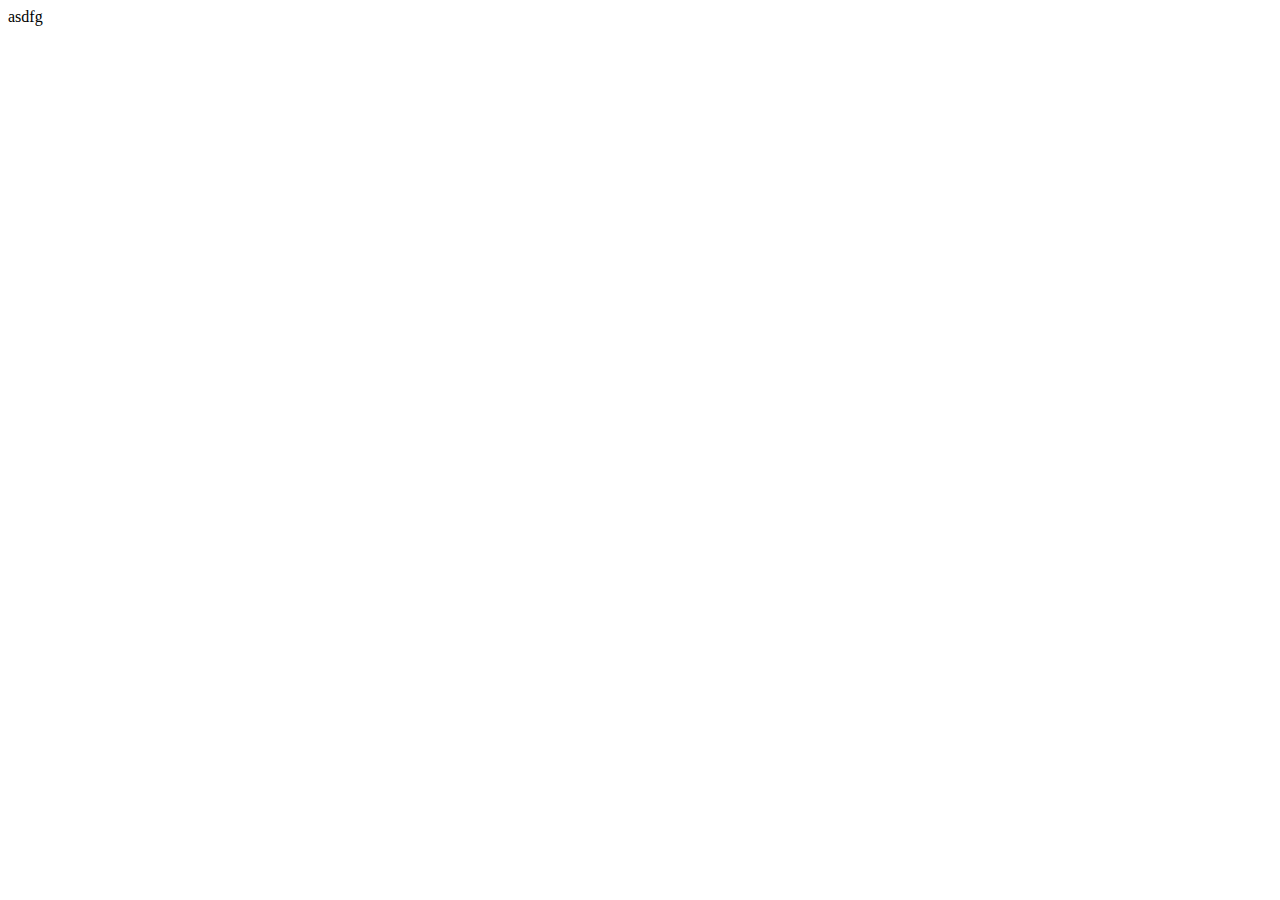
==== index.html @ 6e8bc294 "index.html" ====
<!DOCTYPE html>
<html lang="en">
<head>
    <meta charset="UTF-8">
    <meta name="viewport" content="width=device-width, initial-scale=1.0">
    <title>Introduction</title>
</head>
<body>
    asdfg
</body>
</html>
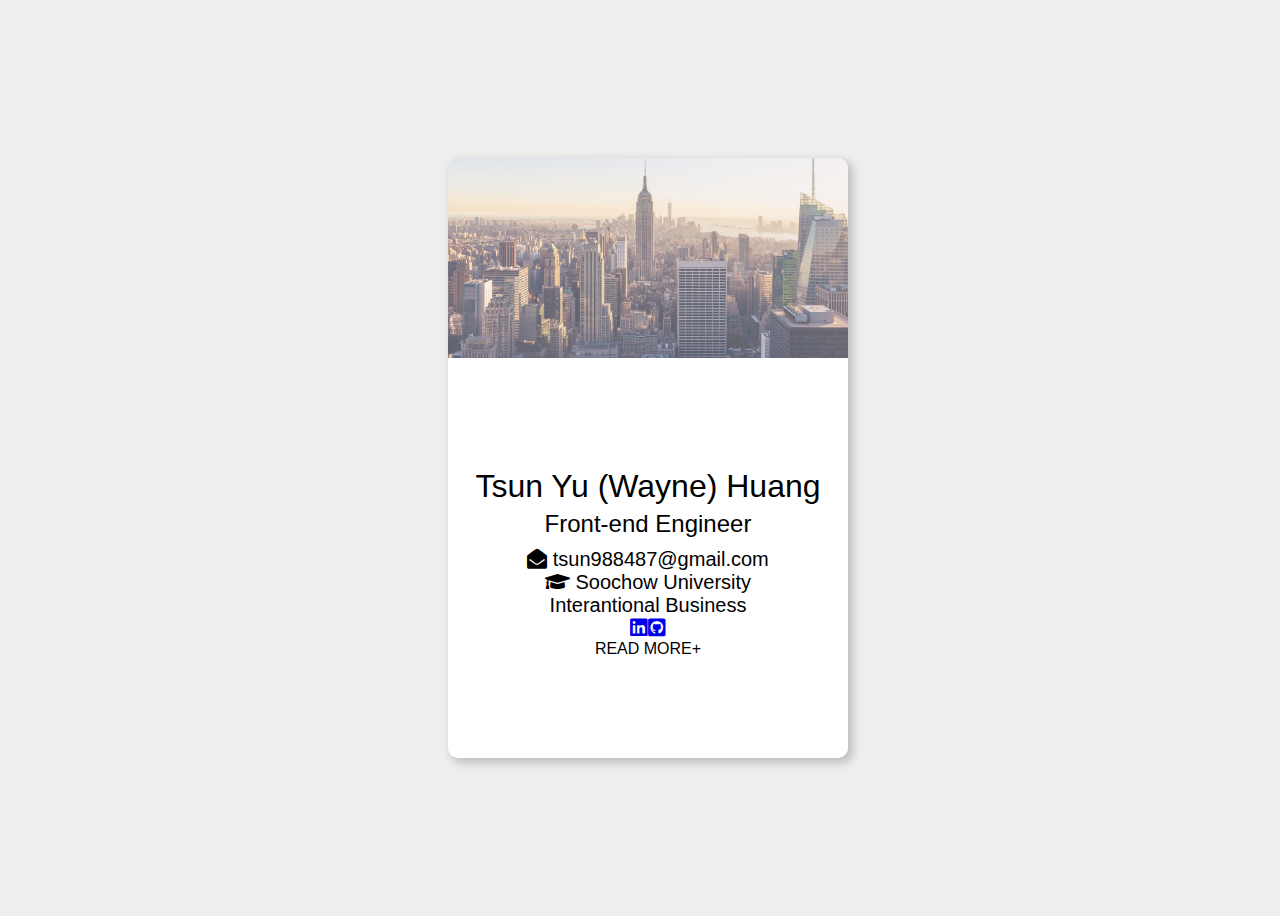
==== commit 5c6b567c: "profile image" ====
--- a/index.html
+++ b/index.html
@@ -1,11 +1,35 @@
 <!DOCTYPE html>
 <html lang="en">
-<head>
-    <meta charset="UTF-8">
-    <meta name="viewport" content="width=device-width, initial-scale=1.0">
+  <head>
+    <meta charset="UTF-8" />
+    <meta name="viewport" content="width=device-width, initial-scale=1.0" />
     <title>Introduction</title>
-</head>
-<body>
-    asdfg
-</body>
-</html>+    <link rel="stylesheet" href="./index.css" />
+    <link rel="stylesheet" href="./css/all.css" />
+  </head>
+  <body>
+    <div class="homepage">
+      <div class="infoCard">
+        <div class="wallpaper"></div>
+        <div class="headpic"></div>
+        <div class="name">Tsun Yu (Wayne) Huang</div>
+        <div class="job">Front-end Engineer</div>
+        <div class="content">
+          <div><i class="fas fa-envelope-open"></i> tsun988487@gmail.com</div>
+          <div><i class="fas fa-graduation-cap"></i> Soochow University<br>
+          Interantional Business</div>
+          <div>
+            <a
+              href="https://www.linkedin.com/in/tsun-yu-wayne-huang-020268163/"
+            >
+              <i class="fab fa-linkedin"></i></a
+            ><a href="https://github.com/tsun-yu"
+              ><i class="fab fa-github-square"></i>
+            </a>
+          </div>
+        </div>
+        <div>READ MORE+</div>
+      </div>
+    </div>
+  </body>
+</html>
--- a/index.css
+++ b/index.css
@@ -0,0 +1,58 @@
+* {
+  font-family: "Trebuchet MS", "Lucida Sans Unicode", "Lucida Grande",
+    "Lucida Sans", Arial, sans-serif;
+}
+body {
+  background-color: #eee;
+}
+.homepage {
+  width: 100vw;
+  height: 100vh;
+  display: flex;
+  justify-content: center;
+  align-items: center;
+}
+.infoCard {
+  background-color: #fff;
+  width: 400px;
+  height: 600px;
+  border-radius: 10px;
+  box-shadow: 4px 4px 10px 1px rgba(0, 0, 0, 0.2);
+  display: flex;
+  position: relative;
+  flex-direction: column;
+  align-items: center;
+  overflow: hidden;
+}
+.wallpaper {
+  position: absolute;
+  top: 0;
+  width: 400px;
+  height: 200px;
+  background-image: url(./introduction/images/nyc.jpg);
+  background-position: center;
+  background-size: cover;
+  opacity: 0.7;
+}
+.headpic {
+  border-radius: 50%;
+  width: 200px;
+  height: 200px;
+  margin-top: 100px;
+  background-image: url(./introduction/images/IMG_0775.jpg);
+  background-size: cover;
+  background-position: center;
+  z-index: 1;
+}
+.name {
+  font-size: 2rem;
+  margin: 10px auto 5px auto;
+}
+.job {
+  font-size: 1.5rem;
+  margin-bottom: 10px;
+}
+.content {
+  text-align: center;
+  font-size: 1.25rem;
+}
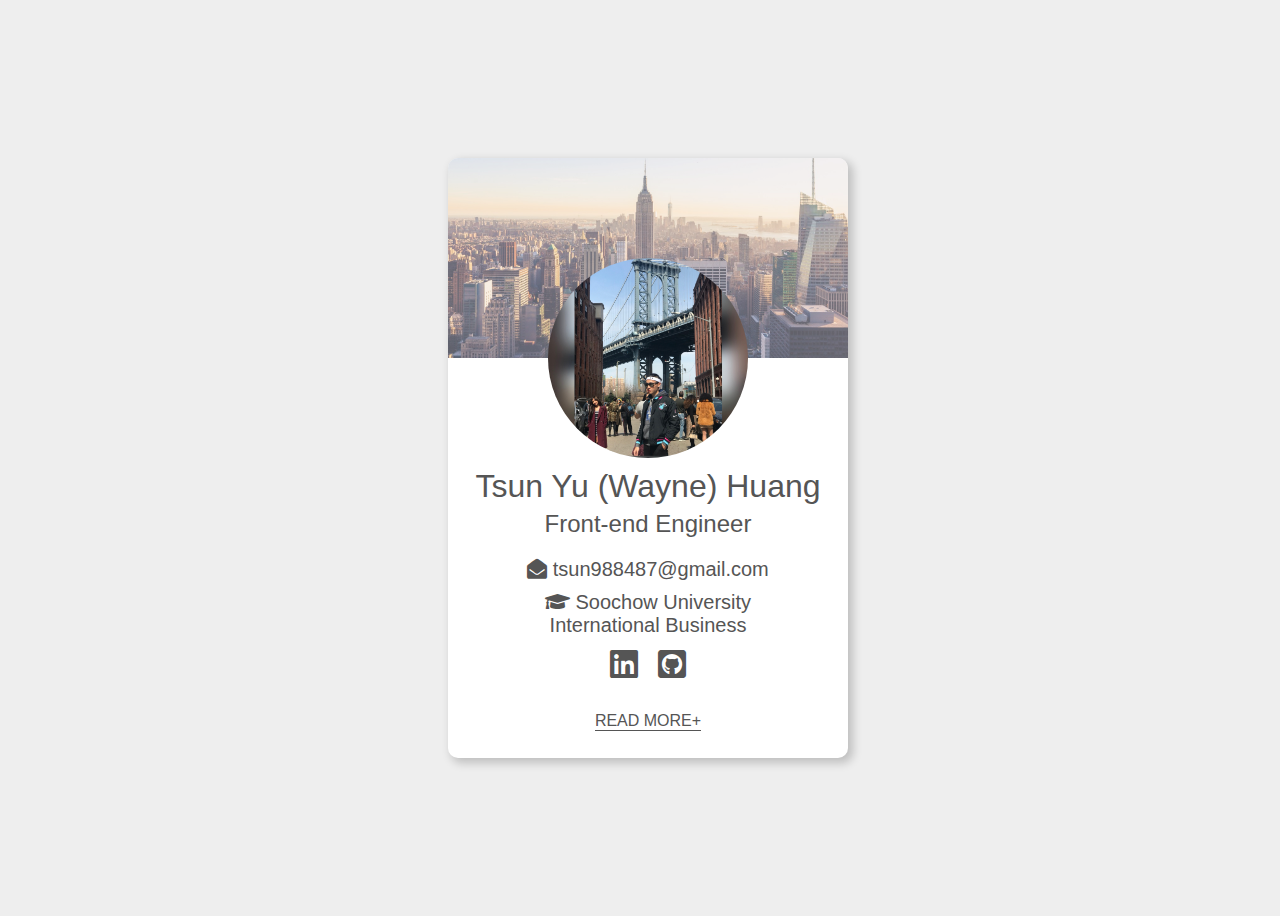
==== commit ddb9f56b: "direct to new website" ====
--- a/index.html
+++ b/index.html
@@ -6,29 +6,41 @@
     <title>Introduction</title>
     <link rel="stylesheet" href="./index.css" />
     <link rel="stylesheet" href="./css/all.css" />
+    <link
+      rel="stylesheet"
+      href="https://cdnjs.cloudflare.com/ajax/libs/animate.css/4.1.1/animate.min.css"
+    />
   </head>
   <body>
     <div class="homepage">
-      <div class="infoCard">
+      <div class="infoCard animate__animated animate__zoomIn">
         <div class="wallpaper"></div>
         <div class="headpic"></div>
         <div class="name">Tsun Yu (Wayne) Huang</div>
         <div class="job">Front-end Engineer</div>
-        <div class="content">
-          <div><i class="fas fa-envelope-open"></i> tsun988487@gmail.com</div>
-          <div><i class="fas fa-graduation-cap"></i> Soochow University<br>
-          Interantional Business</div>
-          <div>
+        <div>
+          <div class="content">
+            <i class="fas fa-envelope-open"></i> tsun988487@gmail.com
+          </div>
+          <div class="content">
+            <i class="fas fa-graduation-cap"></i> Soochow University<br />
+            International Business
+          </div>
+          <div class="content">
             <a
               href="https://www.linkedin.com/in/tsun-yu-wayne-huang-020268163/"
+              class="icon"
             >
               <i class="fab fa-linkedin"></i></a
-            ><a href="https://github.com/tsun-yu"
+            ><a href="https://github.com/tsun-yu" class="icon"
               ><i class="fab fa-github-square"></i>
             </a>
           </div>
         </div>
-        <div>READ MORE+</div>
+        <div class="blankDiv">blank</div>
+        <div class="readmore">
+          <a href="https://wayne.vercel.app" class=""> READ MORE+ </a>
+        </div>
       </div>
     </div>
   </body>
--- a/index.css
+++ b/index.css
@@ -14,8 +14,8 @@
 }
 .infoCard {
   background-color: #fff;
-  width: 400px;
-  height: 600px;
+  width: 25rem;
+  height: 37.5rem;
   border-radius: 10px;
   box-shadow: 4px 4px 10px 1px rgba(0, 0, 0, 0.2);
   display: flex;
@@ -27,19 +27,19 @@
 .wallpaper {
   position: absolute;
   top: 0;
-  width: 400px;
-  height: 200px;
-  background-image: url(./introduction/images/nyc.jpg);
+  width: 25rem;
+  height: 12.5rem;
+  background-image: url(./images/nyc.jpg);
   background-position: center;
   background-size: cover;
   opacity: 0.7;
 }
 .headpic {
   border-radius: 50%;
-  width: 200px;
-  height: 200px;
-  margin-top: 100px;
-  background-image: url(./introduction/images/IMG_0775.jpg);
+  width: 12.5rem;
+  height: 12.5rem;
+  margin-top: 6.25rem;
+  background-image: url(./images/IMG_0775.jpg);
   background-size: cover;
   background-position: center;
   z-index: 1;
@@ -47,12 +47,86 @@
 .name {
   font-size: 2rem;
   margin: 10px auto 5px auto;
+  color: #555;
 }
 .job {
   font-size: 1.5rem;
-  margin-bottom: 10px;
+  margin-bottom: 1.25rem;
+  color: #555;
 }
 .content {
   text-align: center;
   font-size: 1.25rem;
+  margin-bottom: 10px;
+  color: #555;
 }
+
+.icon {
+  margin: auto 10px;
+}
+
+.content > .icon {
+  color: #555;
+  font-size: 2rem;
+  transition: 0.5s;
+}
+.content > .icon:hover {
+  color: #fdc300;
+}
+.blankDiv {
+  visibility: hidden;
+}
+.readmore {
+  border-bottom: 0.5px solid #555;
+  transition: 0.5s;
+}
+.readmore:hover {
+  border-bottom: 0.5px solid #fdc300;
+}
+.readmore > a {
+  text-decoration: none;
+  color: #555;
+  transition: 0.5s;
+}
+.readmore > a:hover {
+  color: #fdc300;
+}
+
+@media (max-width: 540px) {
+  .infoCard {
+    width: 90vw;
+    height: 135vw;
+  }
+  .wallpaper {
+    width: 90vw;
+    height: 45vw;
+  }
+  .headpic {
+    width: 45vw;
+    height: 45vw;
+    margin-top: 22vw;
+    background-size: cover;
+    background-position: center;
+    z-index: 1;
+  }
+  .name {
+    font-size: 1.25rem;
+  }
+  .job {
+    font-size: 1.125rem;
+  }
+  .content {
+    font-size: 1rem;
+  }
+
+  .icon {
+    margin: auto 0.5rem;
+  }
+
+  .content > .icon {
+    font-size: 1rem;
+  }
+  .readmore {
+    margin-bottom: 0.5rem;
+  }
+}
